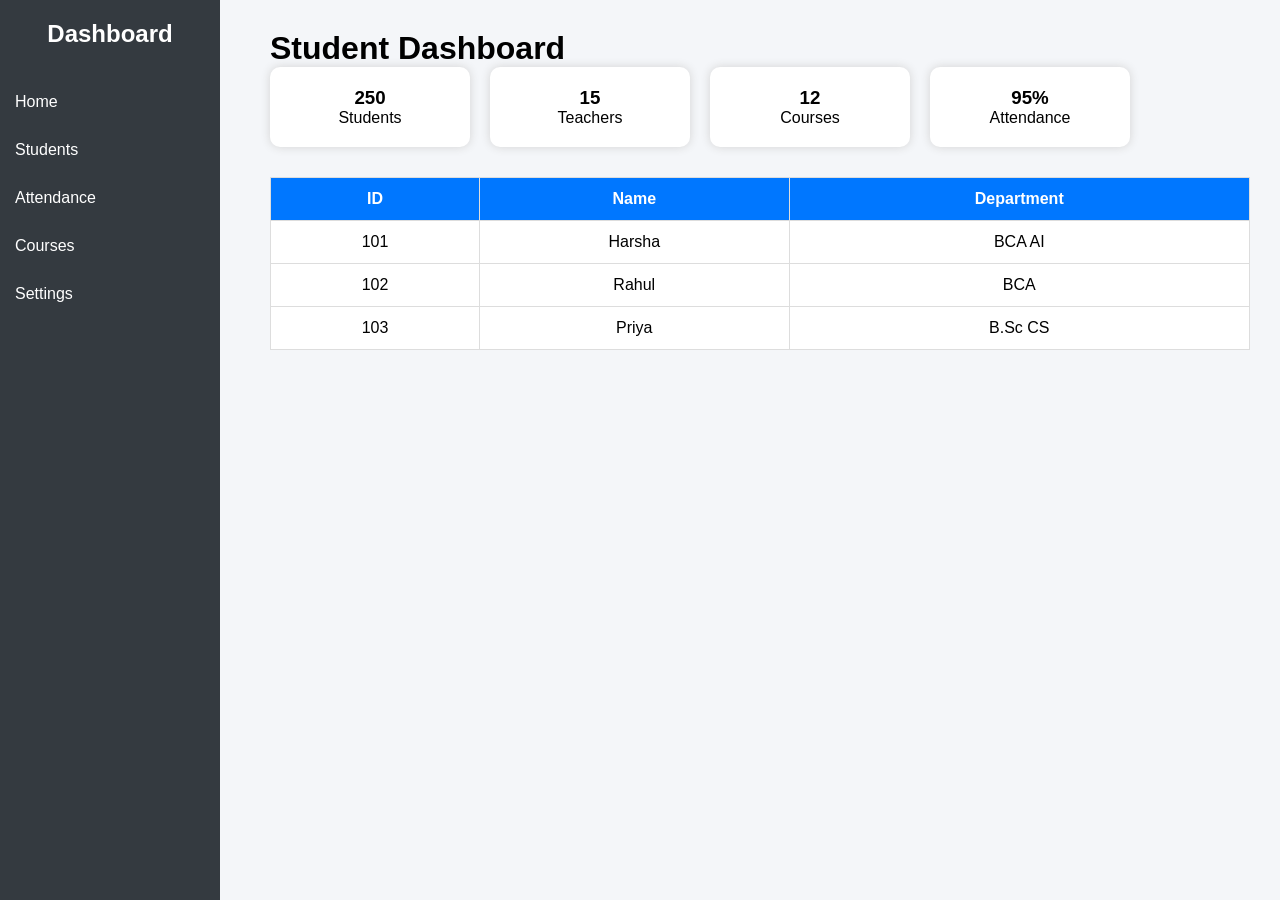
==== dashboard.html @ a17a6cef "Add files via upload" ====
<!DOCTYPE html>
<html>
<head>

<title>Dashboard</title>

<link rel="stylesheet" href="style.css">

</head>

<body>

<div class="sidebar">

<h2>Dashboard</h2>

<a href="#">Home</a>

<a href="#">Students</a>

<a href="#">Attendance</a>

<a href="#">Courses</a>

<a href="#">Settings</a>

</div>

<div class="main">

<h1>Student Dashboard</h1>

<div class="cards">

<div class="card">
<h3>250</h3>
<p>Students</p>
</div>

<div class="card">
<h3>15</h3>
<p>Teachers</p>
</div>

<div class="card">
<h3>12</h3>
<p>Courses</p>
</div>

<div class="card">
<h3>95%</h3>
<p>Attendance</p>
</div>

</div>

<table>

<tr>
<th>ID</th>
<th>Name</th>
<th>Department</th>
</tr>

<tr>
<td>101</td>
<td>Harsha</td>
<td>BCA AI</td>
</tr>

<tr>
<td>102</td>
<td>Rahul</td>
<td>BCA</td>
</tr>

<tr>
<td>103</td>
<td>Priya</td>
<td>B.Sc CS</td>
</tr>

</table>

</div>

</body>

</html>
---- style.css ----
*{
margin:0;
padding:0;
box-sizing:border-box;
font-family:Arial,sans-serif;
}

body{
background:#f4f6f9;
}

/* Navigation */

nav{
display:flex;
justify-content:space-between;
align-items:center;
background:#0077ff;
padding:15px 50px;
}

nav h2{
color:white;
}

nav ul{
display:flex;
list-style:none;
}

nav ul li{
margin-left:20px;
}

nav ul li a{
text-decoration:none;
color:white;
font-weight:bold;
}

.hero{
height:90vh;
display:flex;
flex-direction:column;
justify-content:center;
align-items:center;
text-align:center;
background:linear-gradient(#0077ff,#00bfff);
color:white;
}

.hero h1{
font-size:45px;
margin-bottom:20px;
}

.hero p{
font-size:20px;
margin-bottom:30px;
}

.btn{
background:white;
color:#0077ff;
padding:12px 25px;
text-decoration:none;
border-radius:8px;
font-weight:bold;
}

.form-box{
width:350px;
margin:70px auto;
padding:30px;
background:white;
border-radius:10px;
box-shadow:0 0 10px gray;
}

.form-box h2{
text-align:center;
margin-bottom:20px;
}

.form-box input{
width:100%;
padding:12px;
margin:10px 0;
}

.form-box button{
width:100%;
padding:12px;
background:#0077ff;
color:white;
border:none;
cursor:pointer;
}

.form-box p{
margin-top:15px;
text-align:center;
}

.sidebar{
position:fixed;
width:220px;
height:100%;
background:#343a40;
padding-top:20px;
}

.sidebar h2{
color:white;
text-align:center;
margin-bottom:30px;
}

.sidebar a{
display:block;
padding:15px;
color:white;
text-decoration:none;
}

.sidebar a:hover{
background:#0077ff;
}

.main{
margin-left:240px;
padding:30px;
}

.cards{
display:flex;
gap:20px;
margin-bottom:30px;
}

.card{
background:white;
padding:20px;
width:200px;
text-align:center;
border-radius:10px;
box-shadow:0 0 10px lightgray;
}

table{
width:100%;
border-collapse:collapse;
background:white;
}

table th,table td{
border:1px solid #ddd;
padding:12px;
text-align:center;
}

table th{
background:#0077ff;
color:white;
}
/* INFORMATION CARDS */

.info-section {
    display: flex;
    justify-content: center;
    gap: 25px;
    padding: 50px 8%;
    background: #f5f8fc;
}

.info-card {
    width: 280px;
    background: white;
    padding: 30px 25px;
    text-align: center;
    border-radius: 15px;
    box-shadow: 0 5px 20px rgba(0,0,0,0.10);
    transition: 0.3s;
}

.info-card:hover {
    transform: translateY(-8px);
    box-shadow: 0 10px 25px rgba(0,0,0,0.15);
}

.icon {
    font-size: 45px;
    margin-bottom: 15px;
}

.info-card h2 {
    color: #123c69;
    margin-bottom: 12px;
}

.info-card p {
    color: #666;
    line-height: 1.6;
}

.info-card a {
    display: inline-block;
    margin-top: 12px;
    color: #0077ff;
    text-decoration: none;
    font-weight: bold;
}


/* DETAILS SECTION */

.details-section {
    padding: 65px 8%;
    text-align: center;
    background: white;
}

.details-section h2 {
    font-size: 32px;
    color: #123c69;
    margin-bottom: 10px;
}

.details-section > p {
    color: #666;
    margin-bottom: 35px;
}


/* COURSE LIST */

.course-list {
    display: flex;
    justify-content: center;
    flex-wrap: wrap;
    gap: 20px;
}

.course-list div {
    width: 250px;
    padding: 22px;
    background: #f5f8fc;
    border-radius: 12px;
    border: 1px solid #e0e8f0;
}

.course-list h3 {
    color: #0077ff;
}

.course-list p {
    color: #666;
}


/* FEATURES */

.features-bg {
    background: #eef6ff;
}

.feature-list {
    display: flex;
    justify-content: center;
    flex-wrap: wrap;
    gap: 20px;
}

.feature-list div {
    width: 250px;
    padding: 22px;
    background: white;
    border-radius: 12px;
    box-shadow: 0 4px 15px rgba(0,0,0,0.08);
}

.feature-list h3 {
    color: #123c69;
}

.feature-list p {
    color: #666;
}


/* MOBILE */

@media (max-width: 768px) {

    .info-section {
        flex-direction: column;
        align-items: center;
    }

    .info-card {
        width: 80%;
    }

}
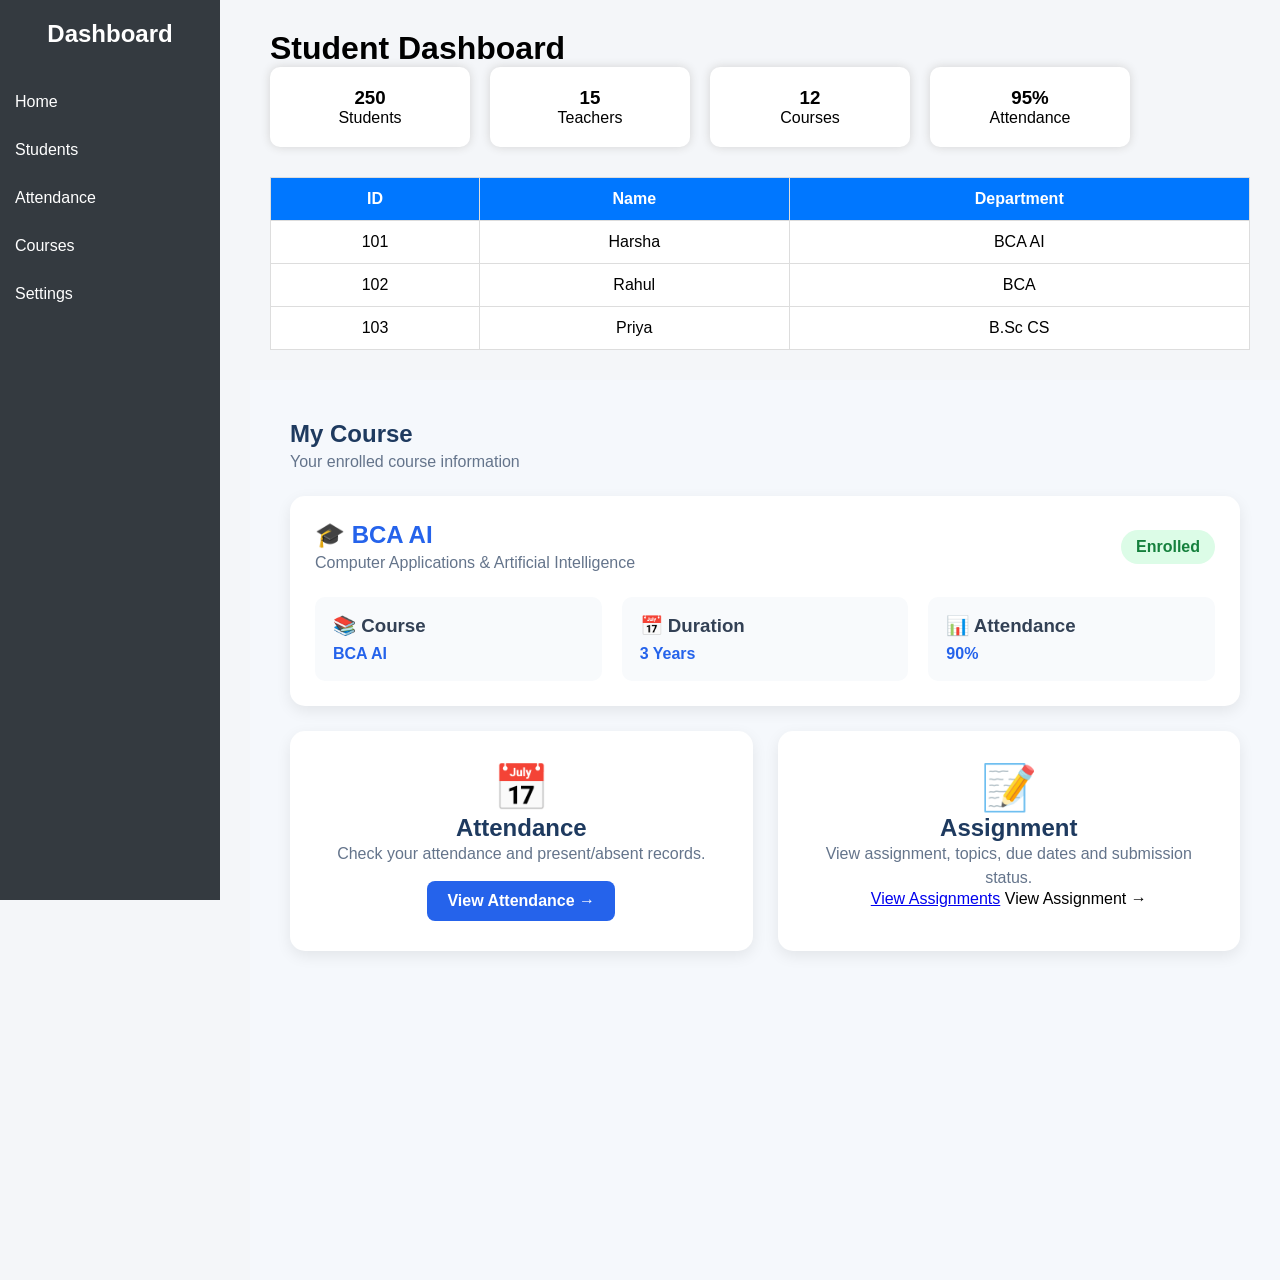
==== commit afe10407: "Add files via upload" ====
--- a/dashboard.html
+++ b/dashboard.html
@@ -20,7 +20,7 @@
 
 <a href="#">Attendance</a>
 
-<a href="#">Courses</a>
+<a href="courses.html">Courses</a>
 
 <a href="#">Settings</a>
 
@@ -83,7 +83,86 @@
 </table>
 
 </div>
+<!-- MY COURSE SECTION -->
+<section class="student-course">
 
+    <h1>My Course</h1>
+    <p class="course-subtitle">Your enrolled course information</p>
+
+    <div class="course-card">
+
+        <div class="course-header">
+            <div>
+                <h2>🎓 BCA AI</h2>
+                <p>Computer Applications & Artificial Intelligence</p>
+            </div>
+
+            <span class="course-status">Enrolled</span>
+        </div>
+
+        <div class="course-info">
+
+            <div class="info-box">
+                <h3>📚 Course</h3>
+                <p>BCA AI</p>
+            </div>
+
+            <div class="info-box">
+                <h3>📅 Duration</h3>
+                <p>3 Years</p>
+            </div>
+
+            <div class="info-box">
+                <h3>📊 Attendance</h3>
+                <p>90%</p>
+            </div>
+
+        </div>
+
+    </div>
+
+
+    <!-- ATTENDANCE AND ASSIGNMENT -->
+    <div class="dashboard-actions">
+
+        <div class="action-card">
+
+            <div class="action-icon">📅</div>
+
+            <h2>Attendance</h2>
+
+            <p>
+                Check your attendance and
+                present/absent records.
+            </p>
+
+            <a href="attendance.html" class="action-btn">
+                View Attendance →
+            </a>
+
+        </div>
+
+
+        <div class="action-card">
+
+            <div class="action-icon">📝</div>
+
+            <h2>Assignment</h2>
+
+            <p>
+                View assignment, topics,
+                due dates and submission status.
+            </p>
+
+            <a href="assignment.html">View Assignments</a>
+                View Assignment →
+            </a>
+
+        </div>
+
+    </div>
+
+</section>
 </body>
 
 </html>
--- a/style.css
+++ b/style.css
@@ -301,4 +301,161 @@
         width: 80%;
     }
 
+}
+.enroll-btn{
+    display:inline-block;
+    margin-top:10px;
+    padding:10px 18px;
+    background:#0077ff;
+    color:white;
+    text-decoration:none;
+    border-radius:8px;
+    font-weight:bold;
+}
+
+.enroll-btn:hover{
+    background:#005dcc;
+}
+/* MY COURSE SECTION */
+
+.student-course {
+    padding: 40px;
+    margin-left: 250px;
+    background: #f5f8fc;
+    min-height: 100vh;
+}
+
+.student-course h1 {
+    color: #1e3a5f;
+    margin-bottom: 5px;
+}
+
+.course-subtitle {
+    color: #64748b;
+    margin-bottom: 25px;
+}
+
+
+/* COURSE CARD */
+
+.course-card {
+    background: white;
+    padding: 25px;
+    border-radius: 15px;
+    box-shadow: 0 5px 15px rgba(0,0,0,0.08);
+    margin-bottom: 25px;
+}
+
+.course-header {
+    display: flex;
+    justify-content: space-between;
+    align-items: center;
+}
+
+.course-header h2 {
+    color: #2563eb;
+    margin-bottom: 5px;
+}
+
+.course-header p {
+    color: #64748b;
+}
+
+.course-status {
+    background: #dcfce7;
+    color: #15803d;
+    padding: 8px 15px;
+    border-radius: 20px;
+    font-weight: bold;
+}
+
+
+/* COURSE INFORMATION */
+
+.course-info {
+    display: grid;
+    grid-template-columns: repeat(3, 1fr);
+    gap: 20px;
+    margin-top: 25px;
+}
+
+.info-box {
+    background: #f8fafc;
+    padding: 18px;
+    border-radius: 10px;
+}
+
+.info-box h3 {
+    margin: 0 0 8px;
+    color: #334155;
+}
+
+.info-box p {
+    margin: 0;
+    color: #2563eb;
+    font-weight: bold;
+}
+
+
+/* ACTION CARDS */
+
+.dashboard-actions {
+    display: grid;
+    grid-template-columns: repeat(2, 1fr);
+    gap: 25px;
+}
+
+.action-card {
+    background: white;
+    padding: 30px;
+    text-align: center;
+    border-radius: 15px;
+    box-shadow: 0 5px 15px rgba(0,0,0,0.08);
+}
+
+.action-icon {
+    font-size: 45px;
+}
+
+.action-card h2 {
+    color: #1e3a5f;
+}
+
+.action-card p {
+    color: #64748b;
+    line-height: 1.5;
+}
+
+.action-btn {
+    display: inline-block;
+    margin-top: 15px;
+    padding: 11px 20px;
+    background: #2563eb;
+    color: white;
+    text-decoration: none;
+    border-radius: 8px;
+    font-weight: bold;
+}
+
+.action-btn:hover {
+    background: #1d4ed8;
+}
+
+
+/* MOBILE */
+
+@media (max-width: 768px) {
+
+    .student-course {
+        margin-left: 0;
+        padding: 20px;
+    }
+
+    .course-info {
+        grid-template-columns: 1fr;
+    }
+
+    .dashboard-actions {
+        grid-template-columns: 1fr;
+    }
 }
